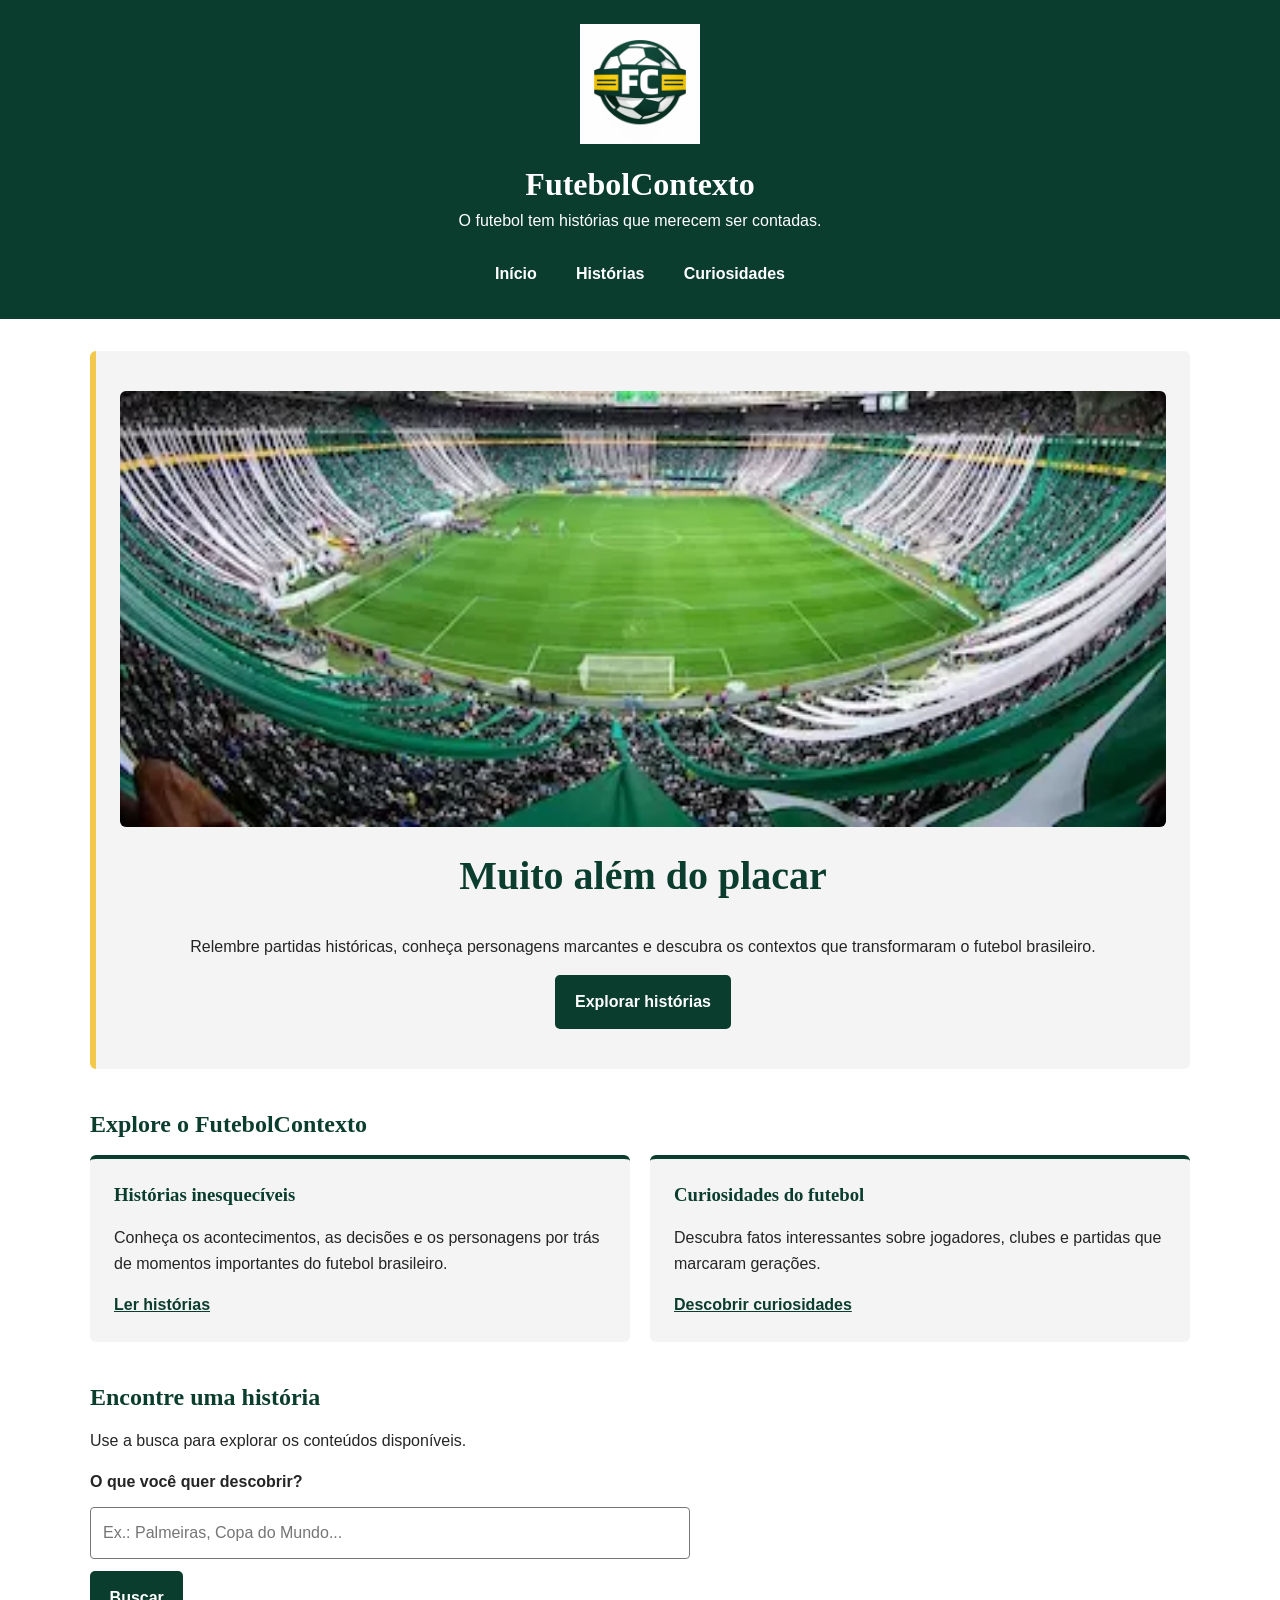
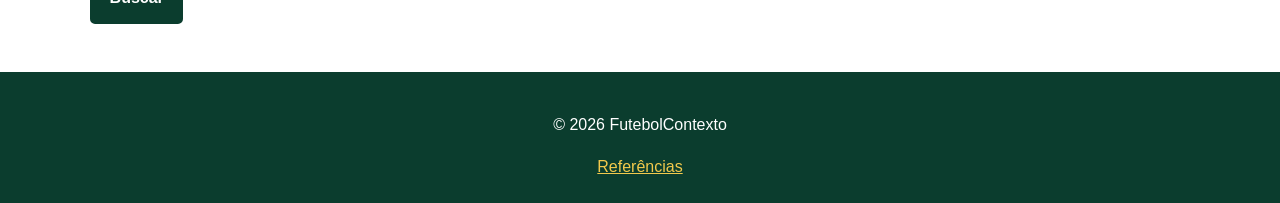
==== projeto/index.html @ 2244854b "S06: site FutebolContexto com histórias, curiosidades e referências" ====
<!DOCTYPE html>
<html lang="pt-BR">

<head>
    <meta charset="UTF-8">
    <meta name="viewport" content="width=device-width, initial-scale=1.0">
    <meta name="description" content="Conheça histórias, curiosidades e momentos inesquecíveis do futebol brasileiro.">
    <meta name="author" content="Mário Henrique">
    <title>FutebolContexto | Histórias do Futebol Brasileiro</title>
    <link rel="stylesheet" href="css/site.css">
    <link rel="icon" type="image/jpeg" href="futebolcontexto.logo.jpeg">
    <script src="js/site.js" defer></script>
</head>

<body>
    <header>
        <a class="logo-link" href="index.html">
            <img src="futebolcontexto.logo.jpeg" alt="Logo FutebolContexto">
        </a>

        <h1>FutebolContexto</h1>
        <p>O futebol tem histórias que merecem ser contadas.</p>

        <nav aria-label="Navegação principal">
            <ul>
                <li><a href="index.html">Início</a></li>
                <li><a href="historias.html">Histórias</a></li>
                <li><a href="curiosidades.html">Curiosidades</a></li>
            </ul>
        </nav>
    </header>

    <main>
        <section class="destaque">
            <img src="imagens/destaque-estadio.webp" alt="Estádio de futebol visto da arquibancada" width="1200"
                height="500" fetchpriority="high">
            <h2>Muito além do placar</h2>
            <p>
                Relembre partidas históricas, conheça personagens marcantes
                e descubra os contextos que transformaram o futebol brasileiro.
            </p>
            <a class="botao" href="historias.html">Explorar histórias</a>
        </section>

        <section class="conteudo">
            <h2>Explore o FutebolContexto</h2>

            <div class="cartoes">
                <article class="cartao">
                    <h3>Histórias inesquecíveis</h3>
                    <p>
                        Conheça os acontecimentos, as decisões e os personagens
                        por trás de momentos importantes do futebol brasileiro.
                    </p>
                    <a href="historias.html">Ler histórias</a>
                </article>

                <article class="cartao">
                    <h3>Curiosidades do futebol</h3>
                    <p>
                        Descubra fatos interessantes sobre jogadores, clubes
                        e partidas que marcaram gerações.
                    </p>
                    <a href="curiosidades.html">Descobrir curiosidades</a>
                </article>
            </div>
        </section>

        <section class="conteudo">
            <h2>Encontre uma história</h2>
            <p>Use a busca para explorar os conteúdos disponíveis.</p>

            <form id="form-busca">
                <label for="termo-busca">O que você quer descobrir?</label>
                <input type="search" id="termo-busca" name="termo" placeholder="Ex.: Palmeiras, Copa do Mundo...">
                <button type="submit">Buscar</button>
            </form>

            <div id="resultado-busca" aria-live="polite"></div>
        </section>
    </main>

    <footer>
        <p>&copy; <span id="ano-atual"></span> FutebolContexto</p>
        <a href="referencias.html">Referências</a>
    </footer>
</body>

</html>
---- projeto/css/site.css ----
/* ===== Configurações gerais ===== */
:root {
    --verde-escuro: #0B3D2E;
    --amarelo: #F2C94C;
    --branco: #FFFFFF;
    --cinza-claro: #F4F4F4;
    --texto: #252525;
    --largura-maxima: 1100px;
}

* {
    box-sizing: border-box;
}

html {
    scroll-behavior: smooth;
}

body {
    margin: 0;
    font-family: Roboto, Arial, sans-serif;
    line-height: 1.6;
    color: var(--texto);
    background-color: var(--branco);
}

img {
    display: block;
    max-width: 100%;
    height: auto;
}

a {
    color: var(--verde-escuro);
}

a:hover {
    text-decoration-thickness: 2px;
}

a:focus-visible,
button:focus-visible,
input:focus-visible,
select:focus-visible,
textarea:focus-visible {
    outline: 3px solid var(--amarelo);
    outline-offset: 3px;
}

h1,
h2,
h3 {
    font-family: "Roboto Slab", Georgia, serif;
    line-height: 1.25;
}

h2 {
    color: var(--verde-escuro);
}

/* ===== Cabeçalho ===== */
header {
    padding: 1.5rem 1rem;
    text-align: center;
    color: var(--branco);
    background-color: var(--verde-escuro);
}

.logo-link {
    display: inline-block;
}

.logo-link img {
    width: 120px;
    max-height: 120px;
    object-fit: contain;
    margin: 0 auto;
}

header h1 {
    margin: 0.75rem 0 0.25rem;
}

header p {
    margin: 0 0 1.25rem;
}

header nav ul {
    display: flex;
    flex-wrap: wrap;
    justify-content: center;
    gap: 0.75rem;
    list-style: none;
    padding: 0;
    margin: 0;
}

header nav a {
    display: inline-block;
    padding: 0.5rem 0.85rem;
    color: var(--branco);
    font-weight: 700;
    text-decoration: none;
    border-radius: 4px;
}

header nav a:hover,
header nav a:focus-visible {
    color: var(--verde-escuro);
    background-color: var(--amarelo);
}

/* ===== Conteúdo principal ===== */
main {
    width: calc(100% - 2rem);
    max-width: var(--largura-maxima);
    margin: 0 auto;
}

.destaque {
    margin: 2rem 0;
    padding: 2.5rem 1.5rem;
    text-align: center;
    background-color: var(--cinza-claro);
    border-left: 6px solid var(--amarelo);
    border-radius: 6px;
}

.destaque h2 {
    margin-top: 0;
    font-size: clamp(1.7rem, 4vw, 2.5rem);
}

.conteudo {
    margin: 2.5rem 0;
}

.conteudo>h2 {
    margin-bottom: 1rem;
}

/* ===== Botões e cartões ===== */
.botao,
button {
    display: inline-block;
    padding: 0.75rem 1.1rem;
    border: 2px solid var(--verde-escuro);
    border-radius: 5px;
    color: var(--branco);
    background-color: var(--verde-escuro);
    font: inherit;
    font-weight: 700;
    text-decoration: none;
    cursor: pointer;
}

.botao:hover,
button:hover {
    color: var(--verde-escuro);
    background-color: var(--amarelo);
}

.cartoes {
    display: grid;
    grid-template-columns: repeat(2, minmax(0, 1fr));
    gap: 1.25rem;
}

.cartao {
    padding: 1.5rem;
    background-color: var(--cinza-claro);
    border-radius: 6px;
    border-top: 4px solid var(--verde-escuro);
}

.cartao h3 {
    margin-top: 0;
    color: var(--verde-escuro);
}

.cartao a {
    font-weight: 700;
}

/* ===== Formulários ===== */
form {
    display: grid;
    gap: 0.75rem;
    max-width: 600px;
}

label {
    font-weight: 700;
}

input,
select,
textarea {
    width: 100%;
    padding: 0.75rem;
    border: 1px solid #767676;
    border-radius: 4px;
    font: inherit;
}

form button {
    justify-self: start;
}

textarea {
    resize: vertical;
}

#mensagem-form {
    margin: 0;
    font-weight: 700;
}

#area-curiosidade {
    margin-bottom: 1rem;
}

#resultado-busca {
    margin-top: 1rem;
}

/* ===== Página atual no menu ===== */
header nav a[aria-current="page"] {
    color: var(--verde-escuro);
    background-color: var(--amarelo);
}

/* ===== Filtros e favoritos ===== */
.filtros {
    display: flex;
    flex-wrap: wrap;
    gap: 0.5rem;
    margin-bottom: 1.5rem;
}

.filtros button {
    color: var(--verde-escuro);
    background-color: var(--branco);
}

.filtros button:hover,
button[aria-pressed="true"] {
    color: var(--verde-escuro);
    background-color: var(--amarelo);
}

.botao-favorito {
    margin-top: 0.5rem;
}

/* ===== Imagens ===== */
.destaque img {
    width: 100%;
    aspect-ratio: 12 / 5;
    margin-bottom: 1.5rem;
    object-fit: cover;
    border-radius: 6px;
}

.cartao img {
    width: 100%;
    aspect-ratio: 3 / 2;
    margin-bottom: 1rem;
    object-fit: cover;
    border-radius: 4px;
}

/* ===== Rodapé ===== */
footer {
    margin-top: 3rem;
    padding: 1.5rem 1rem;
    text-align: center;
    color: var(--branco);
    background-color: var(--verde-escuro);
}

footer a {
    color: var(--amarelo);
}

/* ===== Adaptação para telas menores ===== */
@media (max-width: 600px) {
    header {
        padding: 1.25rem 0.75rem;
    }

    header nav ul {
        gap: 0.25rem;
    }

    header nav a {
        padding: 0.5rem;
    }

    .destaque {
        padding: 1.75rem 1rem;
    }

    .cartoes {
        grid-template-columns: 1fr;
    }

    .botao,
    form button {
        max-width: 100%;
    }
}
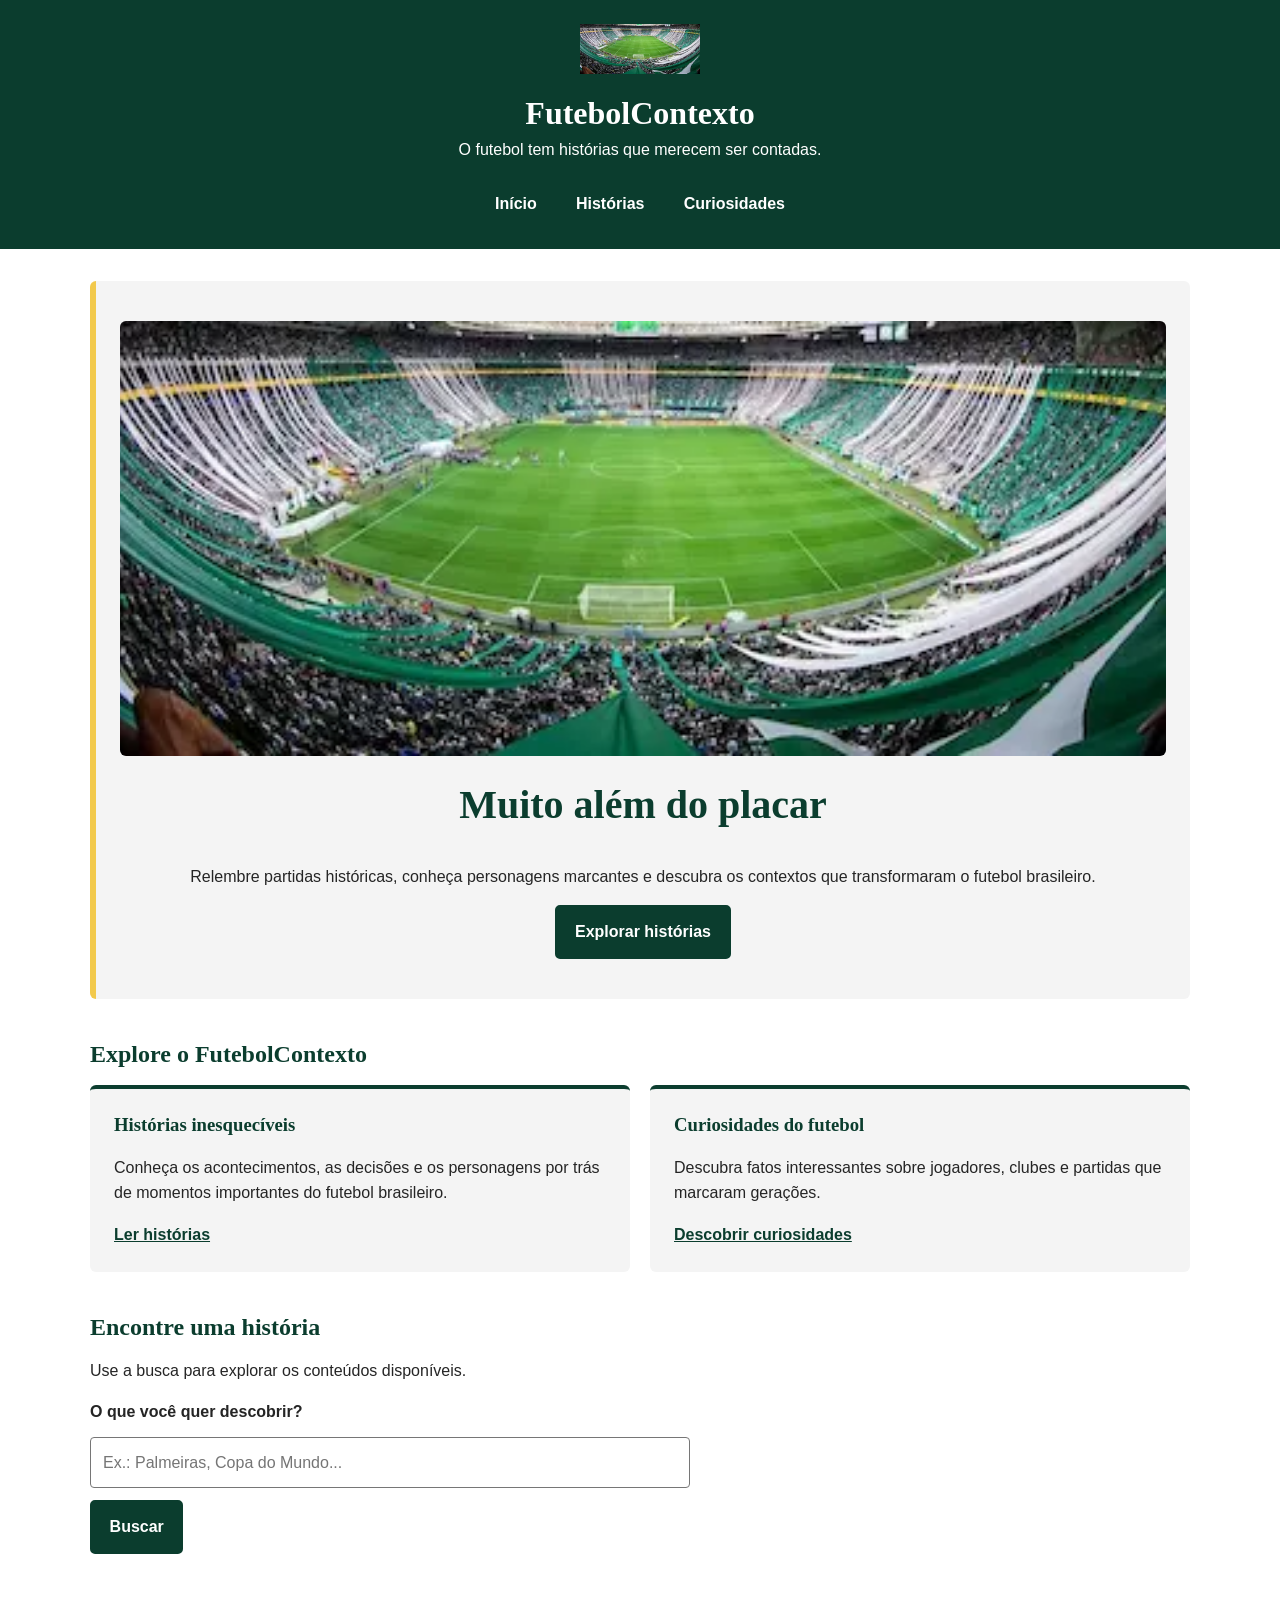
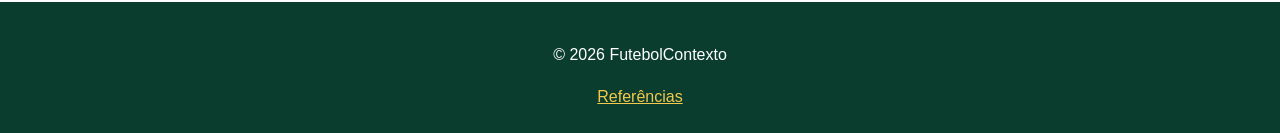
==== commit c5c5097c: "S06: referências das imagens, textos alternativos e ajustes de CSS" ====
--- a/projeto/index.html
+++ b/projeto/index.html
@@ -15,7 +15,9 @@
 <body>
     <header>
         <a class="logo-link" href="index.html">
-            <img src="futebolcontexto.logo.jpeg" alt="Logo FutebolContexto">
+            <img src="imagens/destaque-estadio.webp"
+                alt="Estádio do Palmeiras lotado, com a torcida formando um mosaico" width="1200" height="500"
+                fetchpriority="high">
         </a>
 
         <h1>FutebolContexto</h1>
